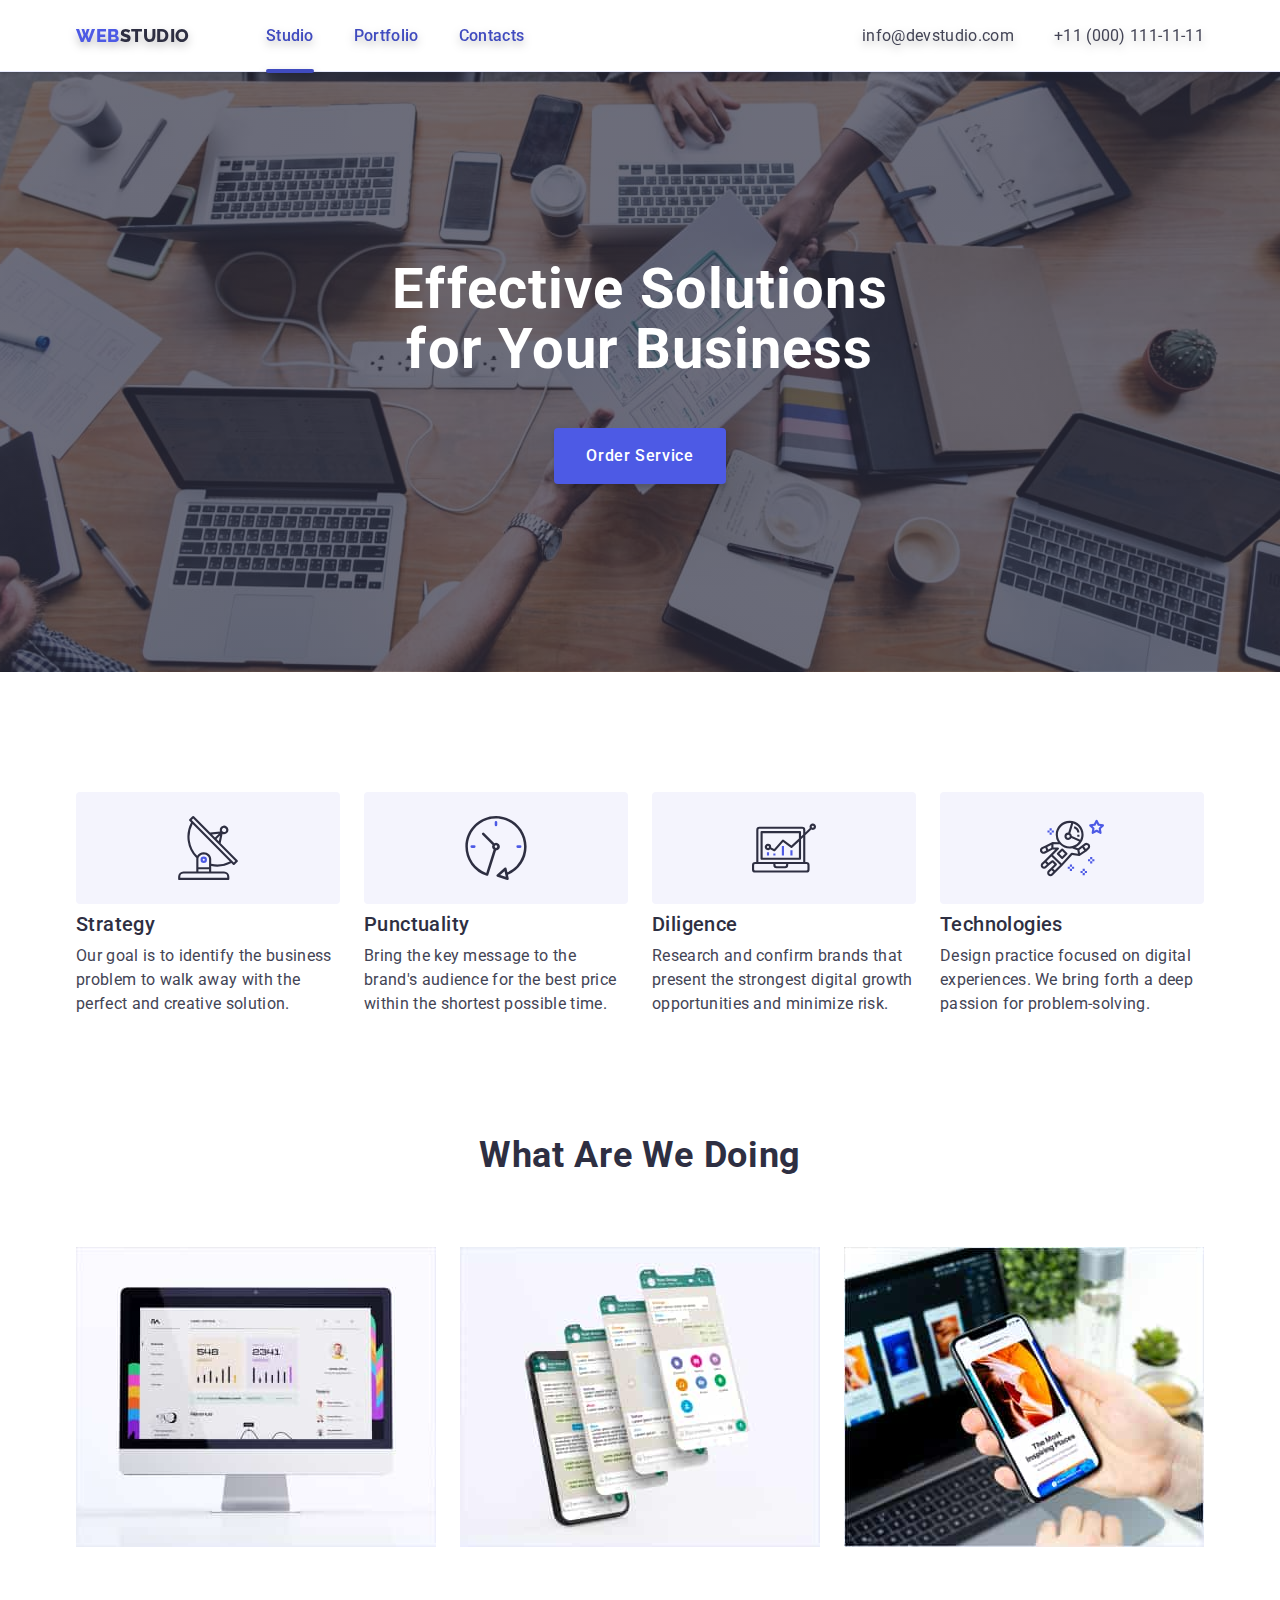
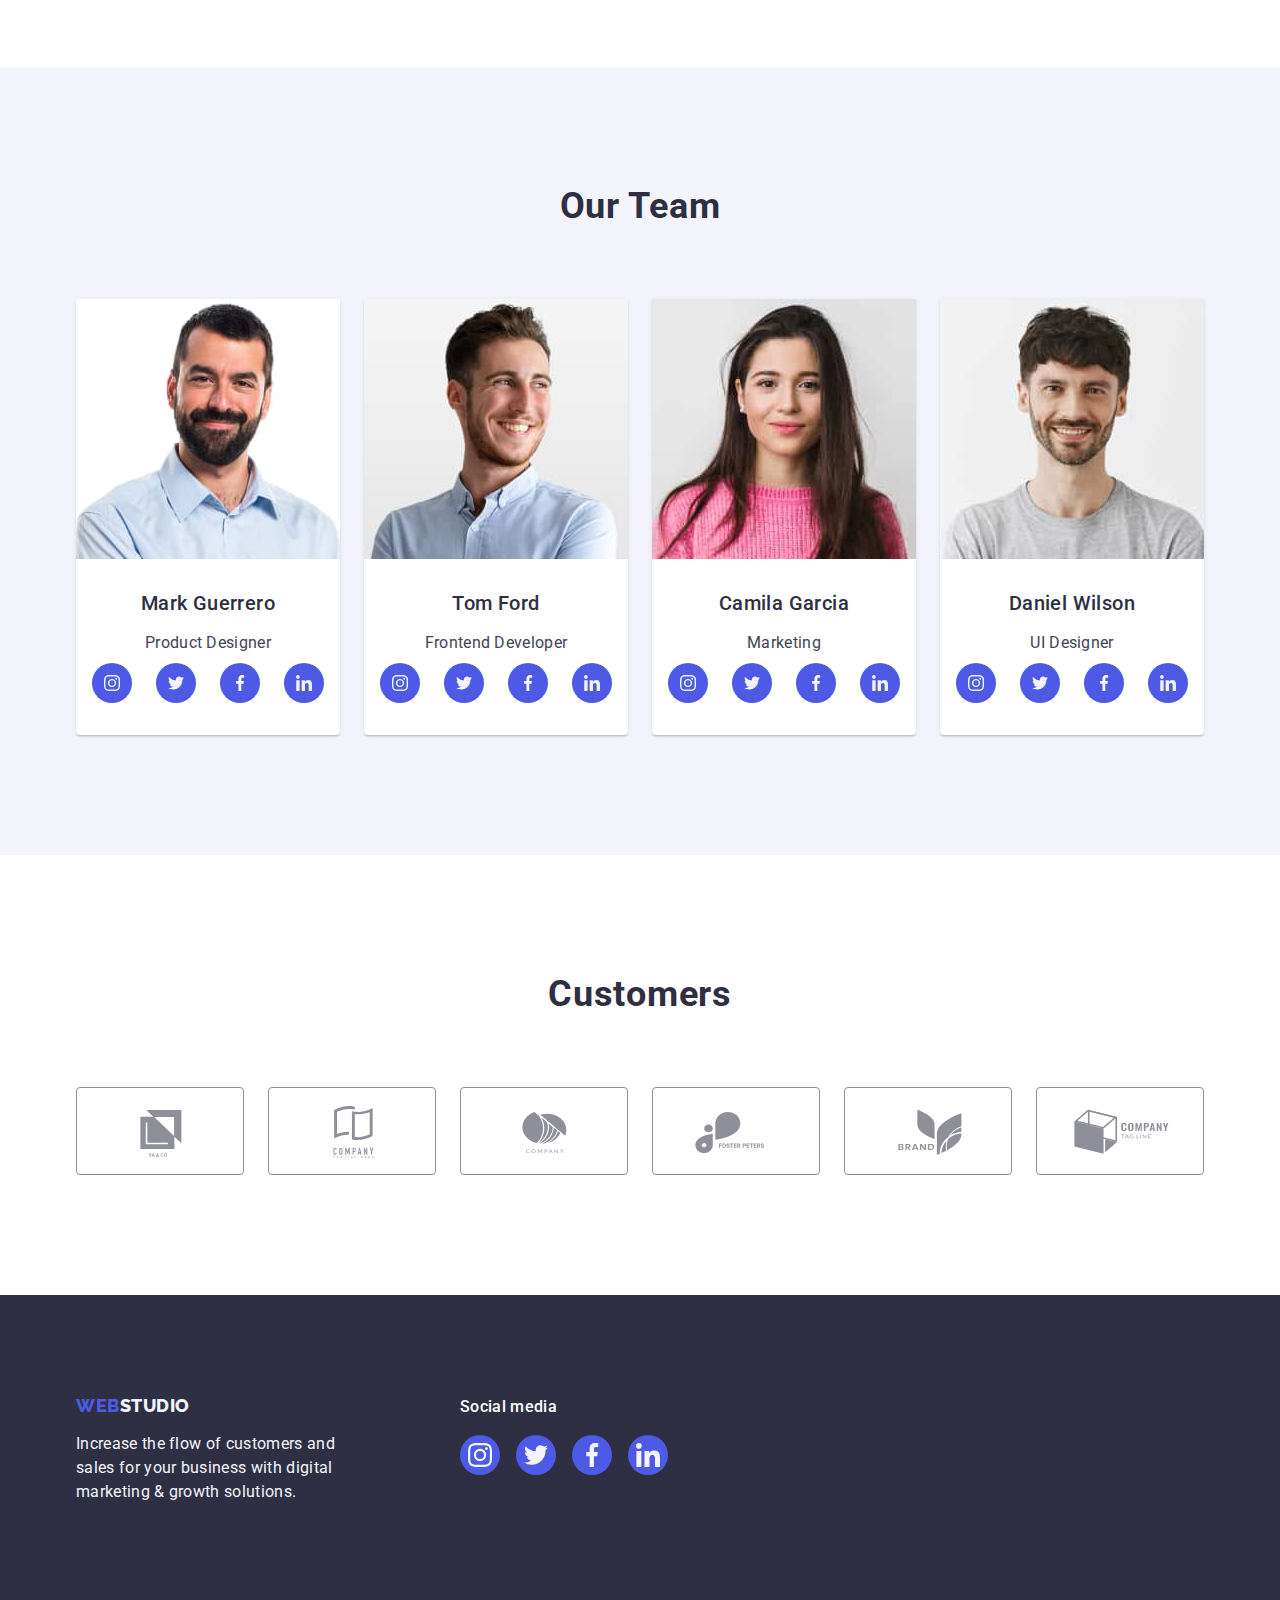
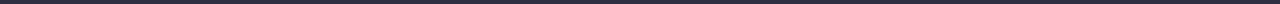
==== index.html @ d0901caa "Initial commit" ====
<!DOCTYPE html>
<html lang="en">
  <head>
    <meta charset="UTF-8" />
    <meta http-equiv="X-UA-Compatible" content="IE=edge" />
    <meta name="viewport" content="width=device-width, initial-scale=1.0" />
    <link
      rel="stylesheet"
      href="https://cdn.jsdelivr.net/npm/modern-normalize@1.1.0/modern-normalize.min.css"
    />
    <link rel="stylesheet" href="./css/styles.css" />
    <link rel="preconnect" href="https://fonts.googleapis.com" />
    <link rel="preconnect" href="https://fonts.gstatic.com" crossorigin />
    <link
      href="https://fonts.googleapis.com/css2?family=Raleway:wght@800&family=Roboto:wght@400;500;700;900&display=swap"
      rel="stylesheet"
    />
    <title>WebStudio</title>
  </head>
  <body>
    <!--Header-->
    <header class="page-head">
      <div class="header-container container">
        <nav class="page-nav">
          <a href="./index.html" class="text-logo-blue link header-link-size"
            >Web<span class="text-logo">Studio</span></a
          >
          <ul class="list menu">
            <li class="menu-item">
              <a
                href="./index.html"
                class="nav-link link header-link-size active"
                >Studio</a
              >
            </li>
            <li class="menu-item">
              <a href="./portfolio.html" class="nav-link link header-link-size"
                >Portfolio</a
              >
            </li>
            <li class="menu-item">
              <a href="" class="nav-link link header-link-size">Contacts</a>
            </li>
          </ul>
        </nav>
        <address class="addreess-font">
          <ul class="list contact-list">
            <li class="contact-item">
              <a
                href="mailto:info@devstudio.com"
                class="nav-mail link header-link-size"
                >info@devstudio.com</a
              >
            </li>
            <li class="contact-item">
              <a href="tel:+110001111111" class="nav-mail link header-link-size"
                >+11 (000) 111-11-11</a
              >
            </li>
          </ul>
        </address>
      </div>
    </header>

    <!--main-->
    <main>
      <!--hero section1-->

      <section class="hero">
        <div class="container">
          <h1 class="hero-tittle">Effective Solutions for Your Business</h1>
          <button type="button" class="button-main" data-modal-open>
            Order Service
          </button>
        </div>
      </section>
      <!--section2-->
      <section class="second-section">
        <div class="container">
          <h2 class="visually-hidden hero-tittle">Our features</h2>
          <ul class="list second-section-cntnr">
            <li class="oppotunities">
              <div class="oppotunities-container">
                <svg class="oppotunities-icon" width="64" height="64">
                  <use href="./images/icons.svg#Antenna"></use>
                </svg>
              </div>
              <h3 class="title-descript title-position">Strategy</h3>
              <p class="discription">
                Our goal is to identify the business problem to walk away with
                the perfect and creative solution.
              </p>
            </li>
            <li class="oppotunities">
              <div class="oppotunities-container">
                <svg class="oppotunities-icon" width="64" height="64">
                  <use href="./images/icons.svg#clock"></use>
                </svg>
              </div>
              <h3 class="title-descript title-position">Punctuality</h3>
              <p class="discription">
                Bring the key message to the brand's audience for the best price
                within the shortest possible time.
              </p>
            </li>
            <li class="oppotunities">
              <div class="oppotunities-container">
                <svg class="oppotunities-icon" width="64" height="64">
                  <use href="./images/icons.svg#Diagram"></use>
                </svg>
              </div>
              <h3 class="title-descript title-position">Diligence</h3>
              <p class="discription">
                Research and confirm brands that present the strongest digital
                growth opportunities and minimize risk.
              </p>
            </li>
            <li class="oppotunities">
              <div class="oppotunities-container">
                <svg class="oppotunities-icon" width="64" height="64">
                  <use href="./images/icons.svg#Astronaut"></use>
                </svg>
              </div>
              <h3 class="title-descript title-position">Technologies</h3>
              <p class="discription">
                Design practice focused on digital experiences. We bring forth a
                deep passion for problem-solving.
              </p>
            </li>
          </ul>
        </div>
      </section>
      <!-- section3 -->
      <section class="third-section">
        <div class="container">
          <h2 class="secondary-tittle secondary-title-position">
            What are we doing
          </h2>
          <ul class="list third-section-cntnr">
            <li class="third-section-list">
              <img
                src="./images/img1.jpg"
                alt="image1"
                width="360"
                height="300"
              />
            </li>
            <li class="third-section-list">
              <img
                src="./images/img2.jpg"
                alt="image2"
                width="360"
                height="300"
              />
            </li>
            <li class="third-section-list">
              <img
                src="./images/img3.jpg"
                alt="image3"
                width="360"
                height="300"
              />
            </li>
          </ul>
        </div>
      </section>

      <!--Our team-->
      <section class="team-sect team-section">
        <div class="container">
          <h2 class="secondary-tittle secondary-title-position">Our Team</h2>
          <ul class="list team-section-cntnr">
            <li class="team team-card-position">
              <img
                src="./images/team/img_team1.jpg"
                alt="Mark Guerrero"
                width="264"
                height="260"
              />
              <div class="card-content-box">
                <h3 class="name-tittle team-title-position">Mark Guerrero</h3>
                <p class="card-description text-team-position">
                  Product Designer
                </p>
                <ul class="socials list">
                  <li class="social-item">
                    <a
                      class="social-link link"
                      href=""
                      target="_blank"
                      rel="noopener noreferrer"
                      aria-label="instagram icon"
                    >
                      <svg class="socials-icon" width="16" height="16">
                        <use href="./images/icons.svg#Instagram"></use>
                      </svg>
                    </a>
                  </li>
                  <li class="social-item">
                    <a
                      class="social-link link"
                      href=""
                      target="_blank"
                      rel="noopener noreferrer"
                      aria-label="twitter icon"
                    >
                      <svg class="socials-icon" width="16" height="16">
                        <use href="./images/icons.svg#twitter"></use>
                      </svg>
                    </a>
                  </li>
                  <li class="social-item">
                    <a
                      class="social-link link"
                      href=""
                      target="_blank"
                      rel="noopener noreferrer"
                      aria-label="facebook icon"
                    >
                      <svg class="socials-icon" width="16" height="16">
                        <use href="./images/icons.svg#facebook"></use>
                      </svg>
                    </a>
                  </li>
                  <li class="social-item">
                    <a
                      class="social-link link"
                      href=""
                      target="_blank"
                      rel="noopener noreferrer"
                      aria-label="linkedin icon"
                    >
                      <svg class="socials-icon" width="16" height="16">
                        <use href="./images/icons.svg#linkedin"></use>
                      </svg>
                    </a>
                  </li>
                </ul>
              </div>
            </li>
            <li class="team team-card-position">
              <img
                src="./images/team/img_team2.jpg"
                alt="Tom Ford"
                width="264"
                height="260"
              />
              <div class="card-content-box">
                <h3 class="name-tittle team-title-position">Tom Ford</h3>
                <p class="card-description text-team-position">
                  Frontend Developer
                </p>
                <ul class="socials list">
                  <li class="social-item">
                    <a
                      class="social-link link"
                      href=""
                      target="_blank"
                      rel="noopener noreferrer"
                      aria-label="instagram icon"
                    >
                      <svg class="socials-icon" width="16" height="16">
                        <use href="./images/icons.svg#Instagram"></use>
                      </svg>
                    </a>
                  </li>
                  <li class="social-item">
                    <a
                      class="social-link link"
                      href=""
                      target="_blank"
                      rel="noopener noreferrer"
                      aria-label="twitter icon"
                    >
                      <svg class="socials-icon" width="16" height="16">
                        <use href="./images/icons.svg#twitter"></use>
                      </svg>
                    </a>
                  </li>
                  <li class="social-item">
                    <a
                      class="social-link link"
                      href=""
                      target="_blank"
                      rel="noopener noreferrer"
                      aria-label="facebook icon"
                    >
                      <svg class="socials-icon" width="16" height="16">
                        <use href="./images/icons.svg#facebook"></use>
                      </svg>
                    </a>
                  </li>
                  <li class="social-item">
                    <a
                      class="social-link link"
                      href=""
                      target="_blank"
                      rel="noopener noreferrer"
                      aria-label="linkedin icon"
                    >
                      <svg class="socials-icon" width="16" height="16">
                        <use href="./images/icons.svg#linkedin"></use>
                      </svg>
                    </a>
                  </li>
                </ul>
              </div>
            </li>
            <li class="team team-card-position">
              <img
                src="./images/team/img_team3.jpg"
                alt="Camila Garcia"
                width="264"
                height="260"
              />
              <div class="card-content-box">
                <h3 class="name-tittle team-title-position">Camila Garcia</h3>
                <p class="card-description text-team-position">Marketing</p>
                <ul class="socials list">
                  <li class="social-item">
                    <a
                      class="social-link link"
                      href=""
                      target="_blank"
                      rel="noopener noreferrer"
                      aria-label="instagram icon"
                    >
                      <svg class="socials-icon" width="16" height="16">
                        <use href="./images/icons.svg#Instagram"></use>
                      </svg>
                    </a>
                  </li>
                  <li class="social-item">
                    <a
                      class="social-link link"
                      href=""
                      target="_blank"
                      rel="noopener noreferrer"
                      aria-label="twitter icon"
                    >
                      <svg class="socials-icon" width="16" height="16">
                        <use href="./images/icons.svg#twitter"></use>
                      </svg>
                    </a>
                  </li>
                  <li class="social-item">
                    <a
                      class="social-link link"
                      href=""
                      target="_blank"
                      rel="noopener noreferrer"
                      aria-label="facebook icon"
                    >
                      <svg class="socials-icon" width="16" height="16">
                        <use href="./images/icons.svg#facebook"></use>
                      </svg>
                    </a>
                  </li>
                  <li class="social-item">
                    <a
                      class="social-link link"
                      href=""
                      target="_blank"
                      rel="noopener noreferrer"
                      aria-label="linkedin icon"
                    >
                      <svg class="socials-icon" width="16" height="16">
                        <use href="./images/icons.svg#linkedin"></use>
                      </svg>
                    </a>
                  </li>
                </ul>
              </div>
            </li>
            <li class="team team-card-position">
              <img
                src="./images/team/img_team4.jpg"
                alt="Daniel Wilson"
                width="264"
                height="260"
              />
              <div class="card-content-box">
                <h3 class="name-tittle team-title-position">Daniel Wilson</h3>
                <p class="card-description text-team-position">UI Designer</p>
                <ul class="socials list">
                  <li class="social-item">
                    <a
                      class="social-link link"
                      href=""
                      target="_blank"
                      rel="noopener noreferrer"
                      aria-label="instagram icon"
                    >
                      <svg class="socials-icon" width="16" height="16">
                        <use href="./images/icons.svg#Instagram"></use>
                      </svg>
                    </a>
                  </li>
                  <li class="social-item">
                    <a
                      class="social-link link"
                      href=""
                      target="_blank"
                      rel="noopener noreferrer"
                      aria-label="twitter icon"
                    >
                      <svg class="socials-icon" width="16" height="16">
                        <use href="./images/icons.svg#twitter"></use>
                      </svg>
                    </a>
                  </li>
                  <li class="social-item">
                    <a
                      class="social-link link"
                      href=""
                      target="_blank"
                      rel="noopener noreferrer"
                      aria-label="facebook icon"
                    >
                      <svg class="socials-icon" width="16" height="16">
                        <use href="./images/icons.svg#facebook"></use>
                      </svg>
                    </a>
                  </li>
                  <li class="social-item">
                    <a
                      class="social-link link"
                      href=""
                      target="_blank"
                      rel="noopener noreferrer"
                      aria-label="linkedin icon"
                    >
                      <svg class="socials-icon" width="16" height="16">
                        <use href="./images/icons.svg#linkedin"></use>
                      </svg>
                    </a>
                  </li>
                </ul>
              </div>
            </li>
          </ul>
        </div>
      </section>
      <!-- company section -->
      <section class="customers-section">
        <div class="container">
          <h2 class="secondary-tittle secondary-title-position">Customers</h2>
          <ul class="list company-list">
            <li class="customers-item">
              <a class="company-icon-contauner" href="">
                <svg class="company-icon" width="104" height="56">
                  <use href="./images/icons.svg#union"></use>
                </svg>
              </a>
            </li>
            <li class="customers-item">
              <a class="company-icon-contauner" href="">
                <svg class="company-icon" width="104" height="56">
                  <use href="./images/icons.svg#comptalg"></use>
                </svg>
              </a>
            </li>
            <li class="customers-item">
              <a class="company-icon-contauner" href="">
                <svg class="company-icon" width="104" height="56">
                  <use href="./images/icons.svg#comp3"></use>
                </svg>
              </a>
            </li>
            <li class="customers-item">
              <a class="company-icon-contauner" href="">
                <svg class="company-icon" width="104" height="56">
                  <use href="./images/icons.svg#compfors"></use>
                </svg>
              </a>
            </li>
            <li class="customers-item">
              <a class="company-icon-contauner" href="">
                <svg class="company-icon" width="104" height="56">
                  <use href="./images/icons.svg#compbrand"></use>
                </svg>
              </a>
            </li>
            <li class="customers-item">
              <a class="company-icon-contauner" href="">
                <svg class="company-icon" width="104" height="56">
                  <use href="./images/icons.svg#comptalg2"></use>
                </svg>
              </a>
            </li>
          </ul>
        </div>
      </section>
    </main>

    <!--Footer-->
    <footer class="second-bg footer">
      <div class="container footer-cntnr">
        <div class="footer-box">
          <a
            href="./index.html"
            class="text-logo-blue link footer-logo-position"
            >Web<span class="logo-footer">Studio</span></a
          >
          <p class="footer-text">
            Increase the flow of customers and sales for your business with
            digital marketing & growth solutions.
          </p>
        </div>
        <div class="footer-social">
          <p class="social-title">Social media</p>
          <ul class="socials-f list">
            <li class="social-item">
              <a
                class="footer-link link"
                href=""
                target="_blank"
                rel="noopener noreferrer"
                aria-label="instagram icon"
              >
                <svg class="socials-icon" width="24" height="24">
                  <use href="./images/icons.svg#Instagram"></use>
                </svg>
              </a>
            </li>
            <li class="social-item">
              <a
                class="footer-link link"
                href=""
                target="_blank"
                rel="noopener noreferrer"
                aria-label="twitter icon"
              >
                <svg class="socials-icon" width="24" height="24">
                  <use href="./images/icons.svg#twitter"></use>
                </svg>
              </a>
            </li>
            <li class="social-item">
              <a
                class="footer-link link"
                href=""
                target="_blank"
                rel="noopener noreferrer"
                aria-label="facebook icon"
              >
                <svg class="socials-icon" width="24" height="24">
                  <use href="./images/icons.svg#facebook"></use>
                </svg>
              </a>
            </li>
            <li class="social-item">
              <a
                class="footer-link link"
                href=""
                target="_blank"
                rel="noopener noreferrer"
                aria-label="linkedin icon"
              >
                <svg class="socials-icon" width="24" height="24">
                  <use href="./images/icons.svg#linkedin"></use>
                </svg>
              </a>
            </li>
          </ul>
        </div>
      </div>
    </footer>
    <!-- modal window -->
    <div class="backdrop is-hidden" data-modal>
      <div class="modal">
        <button class="modal-close-btn" type="button" data-modal-close>
          <svg class="modal-close-icon" width="8" height="8">
            <use href="./images/icons.svg#iconclose"></use>
          </svg>
        </button>
      </div>
    </div>
    <script src="./js/modal.js"></script>
  </body>
</html>
---- css/styles.css ----
:root {
  --color-iris: #4d5ae5;
  --color-ocean: #404bbf;
  --color-navy-blue: #2e2f42;
  --color-green: #31d0aa;
  --color-slate: #434455;
  --color-light-slate: #8e8f99;
  --color-cornflower: #e7e9fc;
  --color-cloud: #f4f4fd;
  --color-navy-blue-modal: #2e2f42;
  --color-grey: #2e2f42;
  --color-white: #ffffff;
  --color-dairy: #fcfcfc;
  --color-bg-gradient: rgba(46, 47, 66, 0.7);
  --animation-cubic: 250ms cubic-bezier(0.4, 0, 0.2, 1);
}
/* BASE STYLES */
h1,
h2,
h3,
h4,
p {
  margin-top: 0;
  margin-bottom: 0;
}
img {
  display: block;
  max-width: 100%;
  height: auto;
}
button {
  cursor: pointer;
}
ul {
  margin-top: 0;
  margin-bottom: 0;
  padding-left: 0;
}
body {
  font-family: "Roboto", sans-serif;
  font-size: 16px;
  line-height: 1.5;
  letter-spacing: 0.02em;
  color: var(--color-slate);
  background-color: var(--color-white);
  padding-top: 72px;
}
.list {
  list-style: none;
  margin: 0;
  padding: 0;
}
.container {
  max-width: 1158px;
  padding: 0 15px;
  margin: 0 auto;
}
/* ===================
HEADER
======================= */
.page-head {
  border-bottom: 1px solid var(--color-cornflower);
  box-shadow: 0px 2px 1px rgba(46, 47, 66, 0.08),
    0px 1px 1px rgba(46, 47, 66, 0.16), 0px 1px 6px rgba(46, 47, 66, 0.08);
  width: 100%;
  background-color: var(--color-white);
  position: fixed;
  z-index: 1;
  height: 72px;
  top: 0;
}
.header-container {
  display: flex;
  align-items: center;
}
.page-nav {
  display: flex;
  align-items: center;
  margin-right: auto;
}
.header-link-size {
  padding-top: 24px;
  padding-bottom: 24px;
  filter: drop-shadow(0px 4px 4px rgba(0, 0, 0, 0.25));
}
.menu {
  display: flex;
  flex-direction: row;
}
.menu-item:not(:last-child) {
  margin-right: 40px;
}
.contact-list {
  display: flex;
}
.contact-item:not(:last-child) {
  margin-right: 40px;
}

.addreess-font {
  font-style: normal;
}
.link {
  text-decoration: none;
}
.text-logo-blue {
  font-family: "Raleway", sans-serif;
  font-weight: 800;
  font-size: 18px;
  line-height: 1.17;
  letter-spacing: 0.03em;
  text-transform: uppercase;
  color: var(--color-iris);
  text-decoration: none;
  margin-right: 76px;
}
.text-logo {
  color: var(--color-navy-blue);
}
.nav-link:hover,
:focus {
  color: var(--color-ocean);
}
.nav-link {
  position: relative;
  display: block;
  font-weight: 500;
  font-size: 16px;
  line-height: 1.5;
  letter-spacing: 0.02em;
  color: var(--color-ocean);
  text-decoration: none;
  transition-property: color;
  transition: color var(--animation-cubic);
}
.nav-link::after {
  position: absolute;
  content: "";
  display: block;
  width: 100%;
  height: 4px;
  border-radius: 2px;
  bottom: -1px;
}
.nav-link.active::after {
  background-color: var(--color-ocean);
}
.nav-mail {
  display: block;
  font-weight: 400;
  font-size: 16px;
  line-height: 1.5;
  letter-spacing: 0.02em;
  text-decoration: none;
  color: var(--color-slate);
  font-style: normal;
  transition-property: color;
  transition: color var(--animation-cubic);
}

.nav-mail:hover,
:focus {
  color: var(--color-ocean);
}
/* ===================
Section Hero
======================= */
.hero {
  max-width: 1440px;
  margin-left: auto;
  margin-right: auto;
  padding-top: 188px;
  padding-bottom: 188px;
  background-image: linear-gradient(
      rgba(46, 47, 66, 0.7),
      rgba(46, 47, 66, 0.7)
    ),
    url(../images/hero/people-office.jpg);
  background-repeat: no-repeat;
  background-size: cover;
  background-position: center;
}

.button-main {
  display: block;
  padding: 16px 32px;
  margin-left: auto;
  margin-right: auto;
  min-width: 169px;
  height: 56px;
  color: var(--color-white);
  background: var(--color-iris);
  font-family: inherit;
  font-weight: 500;
  font-size: 16px;
  line-height: 1.5;
  letter-spacing: 0.04em;
  cursor: pointer;
  border: none;
  box-shadow: 0px 4px 4px rgba(0, 0, 0, 0.15);
  border-radius: 4px;
  transition-property: background-color;
  transition: background-color var(--animation-cubic);
}
.button-main:hover,
.button-main:focus {
  background-color: var(--color-ocean);
}
.second-bg {
  background-color: var(--color-navy-blue);
}
.hero-tittle {
  margin-right: auto;
  margin-left: auto;
  margin-bottom: 48px;
  max-width: 496px;
  font-weight: 700;
  font-size: 56px;
  line-height: 1.07;
  letter-spacing: 0.02em;
  text-align: center;
  color: var(--color-white);
}

/* ===================
Section 2
======================= */
.visually-hidden {
  position: absolute;
  width: 1px;
  height: 1px;
  margin: -1px;
  border: 0;
  padding: 0;

  white-space: nowrap;
  clip-path: inset(100%);
  clip: rect(0 0 0 0);
  overflow: hidden;
}

.second-section {
  padding-top: 120px;
  padding-bottom: 120px;
}
.second-section-cntnr {
  display: flex;
}
.oppotunities {
  width: 264px;
}
.oppotunities:not(:last-child) {
  margin-right: 24px;
}
.title-position {
  margin-bottom: 8px;
}

.title-descript {
  font-weight: 500;
  font-size: 20px;
  line-height: 1.2;
  letter-spacing: 0.02em;
  color: var(--color-navy-blue);
}
.discription {
  font-size: 16px;
  line-height: 1.5;
  letter-spacing: 0.02em;
  color: var(--color-slate);
}
/* section 2 icons */

.oppotunities-container {
  height: 112px;
  display: flex;
  justify-content: center;
  align-items: center;
  background-color: var(--color-cloud);
  border-radius: 4px;
  margin-bottom: 8px;
}

/* ===================
Section3
======================= */
.secondary-tittle {
  font-weight: 700;
  font-size: 36px;
  line-height: 1.1;
  text-align: center;
  letter-spacing: 0.02em;
  text-transform: capitalize;
  color: var(--color-navy-blue);
}
.third-section {
  padding-bottom: 120px;
}
.secondary-title-position {
  margin-bottom: 72px;
}
.third-section-cntnr {
  display: flex;
}
.third-section-list:not(:last-child) {
  margin-right: 24px;
}

/* ===================
OUR Team section
======================= */

.team-section {
  padding-top: 120px;
  padding-bottom: 120px;
}
.team-section-cntnr {
  display: flex;
}
.team-card-position {
  border-radius: 0px 0px 4px 4px;
  box-shadow: 0px 1px 6px rgba(46, 47, 66, 0.08),
    0px 1px 1px rgba(46, 47, 66, 0.16), 0px 2px 1px rgba(46, 47, 66, 0.08);
}
.team-card-position:not(:last-child) {
  margin-right: 24px;
}
.card-content-box {
  padding: 32px 0;
  display: flex;
  flex-direction: column;
  justify-content: center;
  align-items: center;
  gap: 8px;
}
.team-title-position {
  text-align: center;
  margin-bottom: 8px;
}
.text-team-position {
  text-align: center;
}

.team-sect {
  background-color: var(--color-cloud);
}
.team-backgr {
  background-color: var(--color-white);
}
.name-tittle {
  font-weight: 500;
  font-size: 20px;
  line-height: 1.2;
  letter-spacing: 0.02em;
  color: var(--color-navy-blue);
}
.card-description {
  font-size: 16px;
  line-height: 1.5;
  letter-spacing: 0.02em;
  color: var(--color-slate);
}
.team {
  background-color: var(--color-white);
}
/* social icons */
.social-link {
  width: 40px;
  height: 40px;
  background-color: var(--color-iris);
  display: flex;
  justify-content: center;
  align-items: center;
  border-radius: 50%;
  transition-property: background-color;
  transition: background-color var(--animation-cubic);
}
.social-link:hover {
  background-color: var(--color-ocean);
}
.social-link:focus {
  background-color: var(--color-ocean);
}
.socials {
  display: flex;
  justify-content: center;
  align-items: center;
  gap: 24px;
}

.socials-icon {
  fill: var(--color-cloud);
}
/* ======================
Section customers
========================= */
.customers-section {
  padding-top: 120px;
  padding-bottom: 120px;
}
.social-title {
  font-weight: 500;
  font-size: 16px;
  line-height: 1.5;
  letter-spacing: 0.02em;
  color: var(--color-white);
}
.company-list {
  display: flex;
  gap: 24px;
}
.company-icon-contauner {
  height: 88px;
  width: 168px;
  border: 1px solid var(--color-light-slate);
  border-radius: 4px;
  display: flex;
  justify-content: center;
  align-items: center;
  color: var(--color-light-slate);
  transition-property: border-color, color;
  transition: border-color var(--animation-cubic), color var(--animation-cubic);
}
.company-icon {
  fill: currentColor;
  transition-property: fill;
  transition: fill var(--animation-cubic);
}
.company-icon-contauner:hover .company-icon {
  fill: var(--color-ocean);
}
.company-icon-contauner:hover {
  border-color: var(--color-ocean);
  color: var(--color-ocean);
}
.company-icon-contauner:focus {
  border-color: var(--color-ocean);
  color: var(--color-ocean);
}
/* ===================
FOOTER
======================= */
.logo-footer {
  font-family: "Raleway", sans-serif;
  font-style: normal;
  font-weight: 800;
  font-size: 18px;
  line-height: 1.17;
  letter-spacing: 0.03em;
  text-transform: uppercase;
  color: var(--color-cloud);
  text-decoration: none;
}
.footer-text {
  width: 264px;
  font-size: 16px;
  line-height: 1.5;
  letter-spacing: 0.02em;
  color: var(--color-cloud);
}
.footer {
  padding: 100px 0;
}
.footer-cntnr {
  display: flex;
  align-items: baseline;
}
.footer-logo-position {
  display: inline-block;
  margin-bottom: 16px;
}
.footer-box {
  margin-right: 120px;
}
.footer-social {
  display: block;
}
.social-title {
  margin-bottom: 16px;
}
/* footer social icons */
.footer-link {
  width: 40px;
  height: 40px;
  background-color: var(--color-iris);
  display: flex;
  justify-content: center;
  align-items: center;
  border-radius: 50%;
  transition-property: background-color;
  transition: background-color var(--animation-cubic);
}
.footer-link:hover {
  background-color: var(--color-green);
}
.footer-link:focus {
  background-color: var(--color-green);
}
.socials-f {
  display: flex;
  justify-content: center;
  align-items: center;
  gap: 16px;
}
/* ======================
PORTFOLIO
========================= */

.portfolio-section {
  padding-top: 96px;
  padding-bottom: 120px;
}
.filter-list {
  display: flex;
  justify-content: center;
  margin-bottom: 72px;
}
.filter-item:not(:last-child) {
  margin-right: 24px;
}
/* cards */

.portfolio-card {
  display: flex;
  flex-wrap: wrap;
  gap: 48px 24px;
}
.advantages-list:hover,
.advantages-list:focus {
  box-shadow: 0px 1px 6px rgba(46, 47, 66, 0.08),
    0px 1px 1px rgba(46, 47, 66, 0.16), 0px 2px 1px rgba(46, 47, 66, 0.08);
}
.portfolio-card-content {
  display: flex;
  flex-direction: column;
  padding: 32px 16px;
  border: 1px solid var(--color-cornflower);
  border-top: none;
}
.card-title-pstn {
  margin-bottom: 8px;
}

/* cards */

.portfolio-btn {
  display: block;
  padding: 12px 24px;

  color: var(--color-iris);
  background: var(--color-cloud);
  font-family: inherit;
  font-weight: 500;
  font-size: 16px;
  line-height: 1.5;
  letter-spacing: 0.04em;
  cursor: pointer;
  border: 1px solid var(--color-cornflower);
  border-radius: 4px;
  transition-property: background-color, box-shadow, color, border-color;
  transition: background-color var(--animation-cubic),
    box-shadow var(--animation-cubic), color var(--animation-cubic),
    border-color var(--animation-cubic);
}
.portfolio-btn:hover,
.portfolio-btn:focus {
  box-shadow: 0px 3px 1px rgba(0, 0, 0, 0.1), 0px 2px 1px rgba(0, 0, 0, 0.08),
    0px 2px 2px rgba(0, 0, 0, 0.12);
  border-color: transparent;
  background-color: var(--color-ocean);
  color: var(--color-white);
}
.card-content {
  font-weight: 500;
  font-size: 20px;
  line-height: 1.2;
  letter-spacing: 0.02em;
  color: var(--color-navy-blue);
  text-transform: capitalize;
}
.apps {
  font-size: 16px;
  line-height: 1.5;
  letter-spacing: 0.02em;
  color: var(--color-slate);
}
.card-link {
  text-decoration: none;
  display: block;
  transition-property: box-shadow;
  transition: box-shadow var(--animation-cubic);
}
.card-link:hover,
.card-link:focus {
  box-shadow: 0px 1px 6px rgba(46, 47, 66, 0.08),
    0px 1px 1px rgba(46, 47, 66, 0.16), 0px 2px 1px rgba(46, 47, 66, 0.08);
}
.card-link:hover .overlay {
  transform: translateY(0%);
}
.card-link:focus .overlay {
  transform: translateY(0%);
}

/* overlay text */
.thumb {
  position: relative;
  overflow: hidden;
}
.overlay {
  display: block;
  position: absolute;
  top: 0;
  left: 0;
  width: 100%;
  height: 100%;
  padding: 40px 32px;
  transform: translateY(100%);
  background-color: var(--color-iris);
  transition: transform var(--animation-cubic);
}

.overlay-text {
  font-size: 16px;
  line-height: 1.5;
  letter-spacing: 0.02em;
  color: var(--color-cloud);
}
/* ===========
modal window
=========== */
.backdrop {
  position: fixed;
  top: 0;
  left: 0;
  width: 100%;
  height: 100%;
  background: rgba(46, 47, 66, 0.4);
  transition-property: opacity, visibility;
  transition: opacity var(--animation-cubic), visibility var(--animation-cubic);
}
.modal {
  position: absolute;
  top: 50%;
  left: 50%;
  width: 408px;
  min-height: 576px;
  border-radius: 4px;
  background-color: var(--color-dairy);
  box-shadow: 0px 1px 1px rgba(0, 0, 0, 0.14), 0px 1px 3px rgba(0, 0, 0, 0.12),
    0px 2px 1px rgba(0, 0, 0, 0.2);
  transform: translateX(-50%) translateY(-50%);
  transition-property: transform;
  transition: transform var(--animation-cubic);
}
.modal-close-btn {
  display: flex;
  justify-content: center;
  align-items: center;
  position: absolute;
  border-radius: 50%;
  background-color: var(--color-cornflower);
  padding: 0;

  width: 24px;
  height: 24px;
  top: 24px;
  right: 24px;
  border: 1px solid rgba(0, 0, 0, 0.1);
  transition-property: background-color, border;
  transition: background-color var(--animation-cubic),
    border var(--animation-cubic);
}
.is-hidden {
  opacity: 0;
  pointer-events: none;
  visibility: hidden;
}
.modal-close-btn:hover,
.modal-close-btn:focus {
  background-color: var(--color-ocean);
  fill: var(--color-white);
  border: none;
}
.modal-close-icon {
  transition-property: fill;
  transition: fill var(--animation-cubic);
}
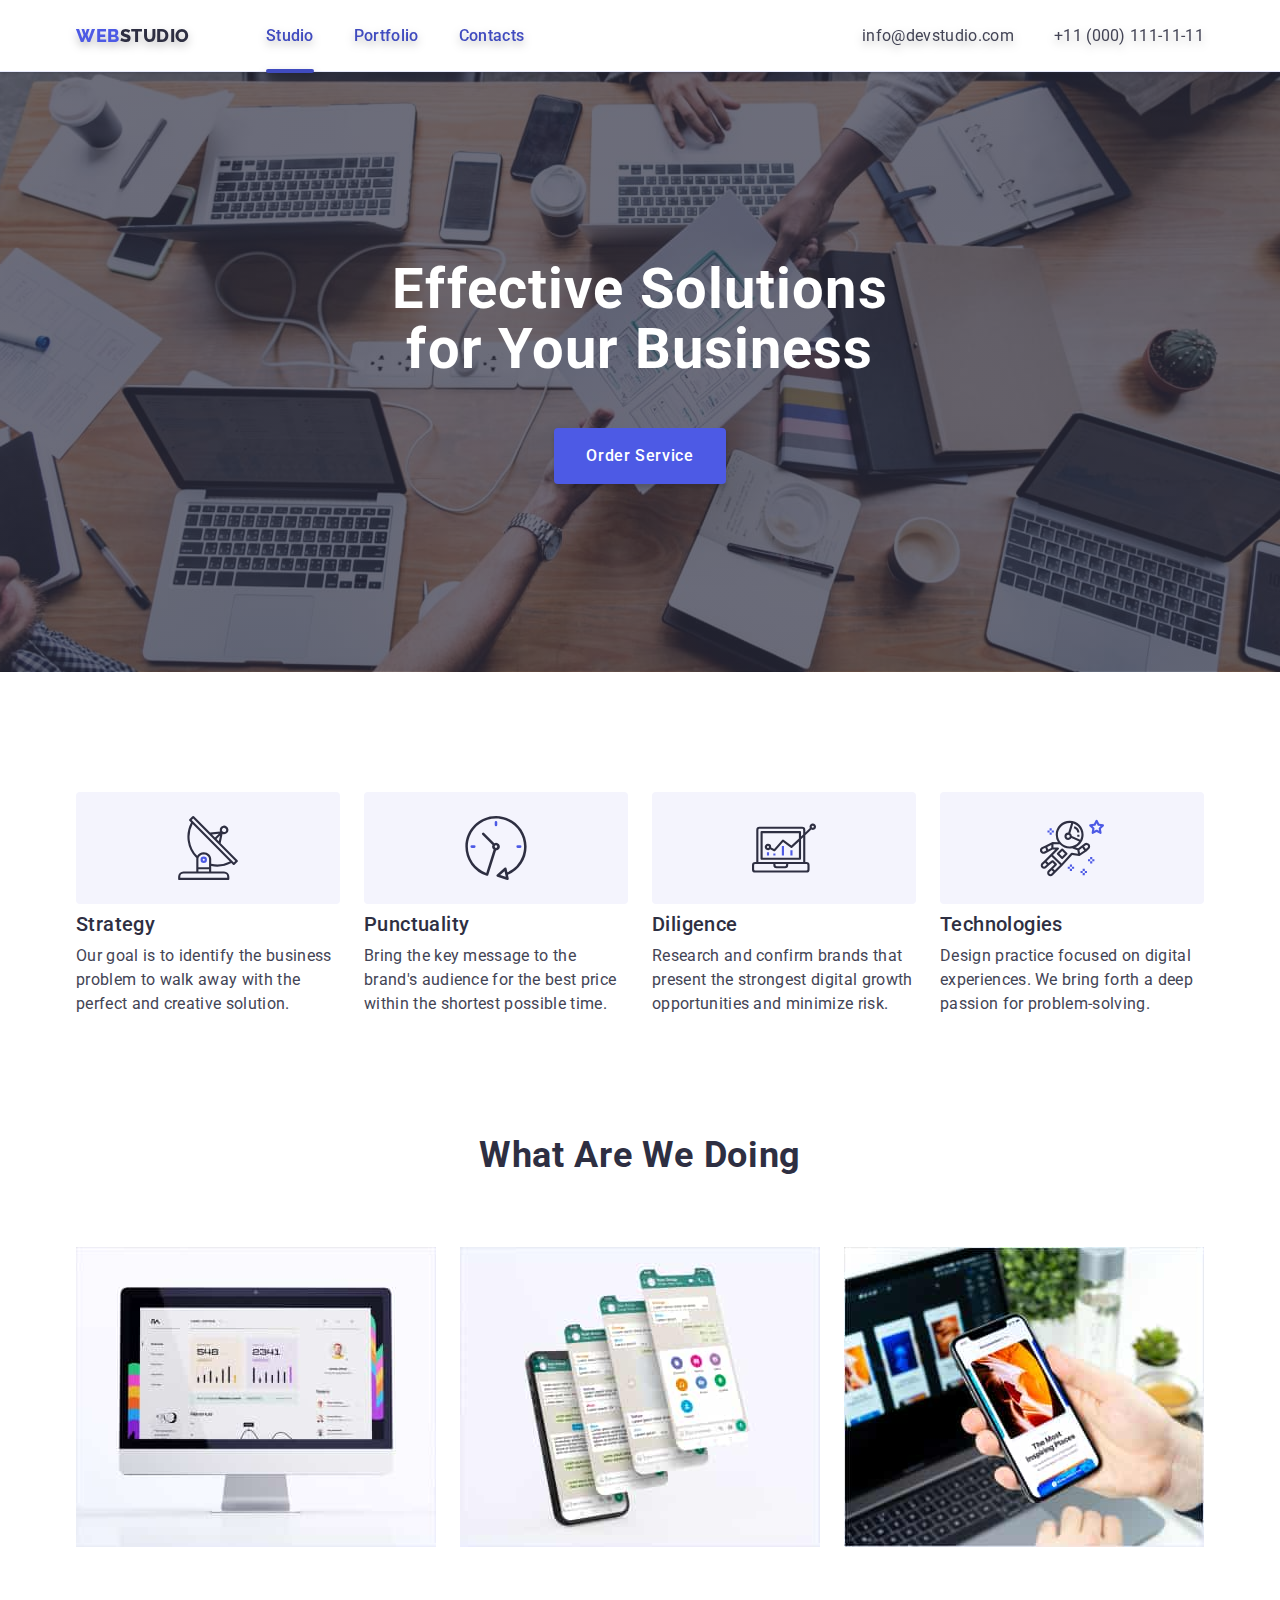
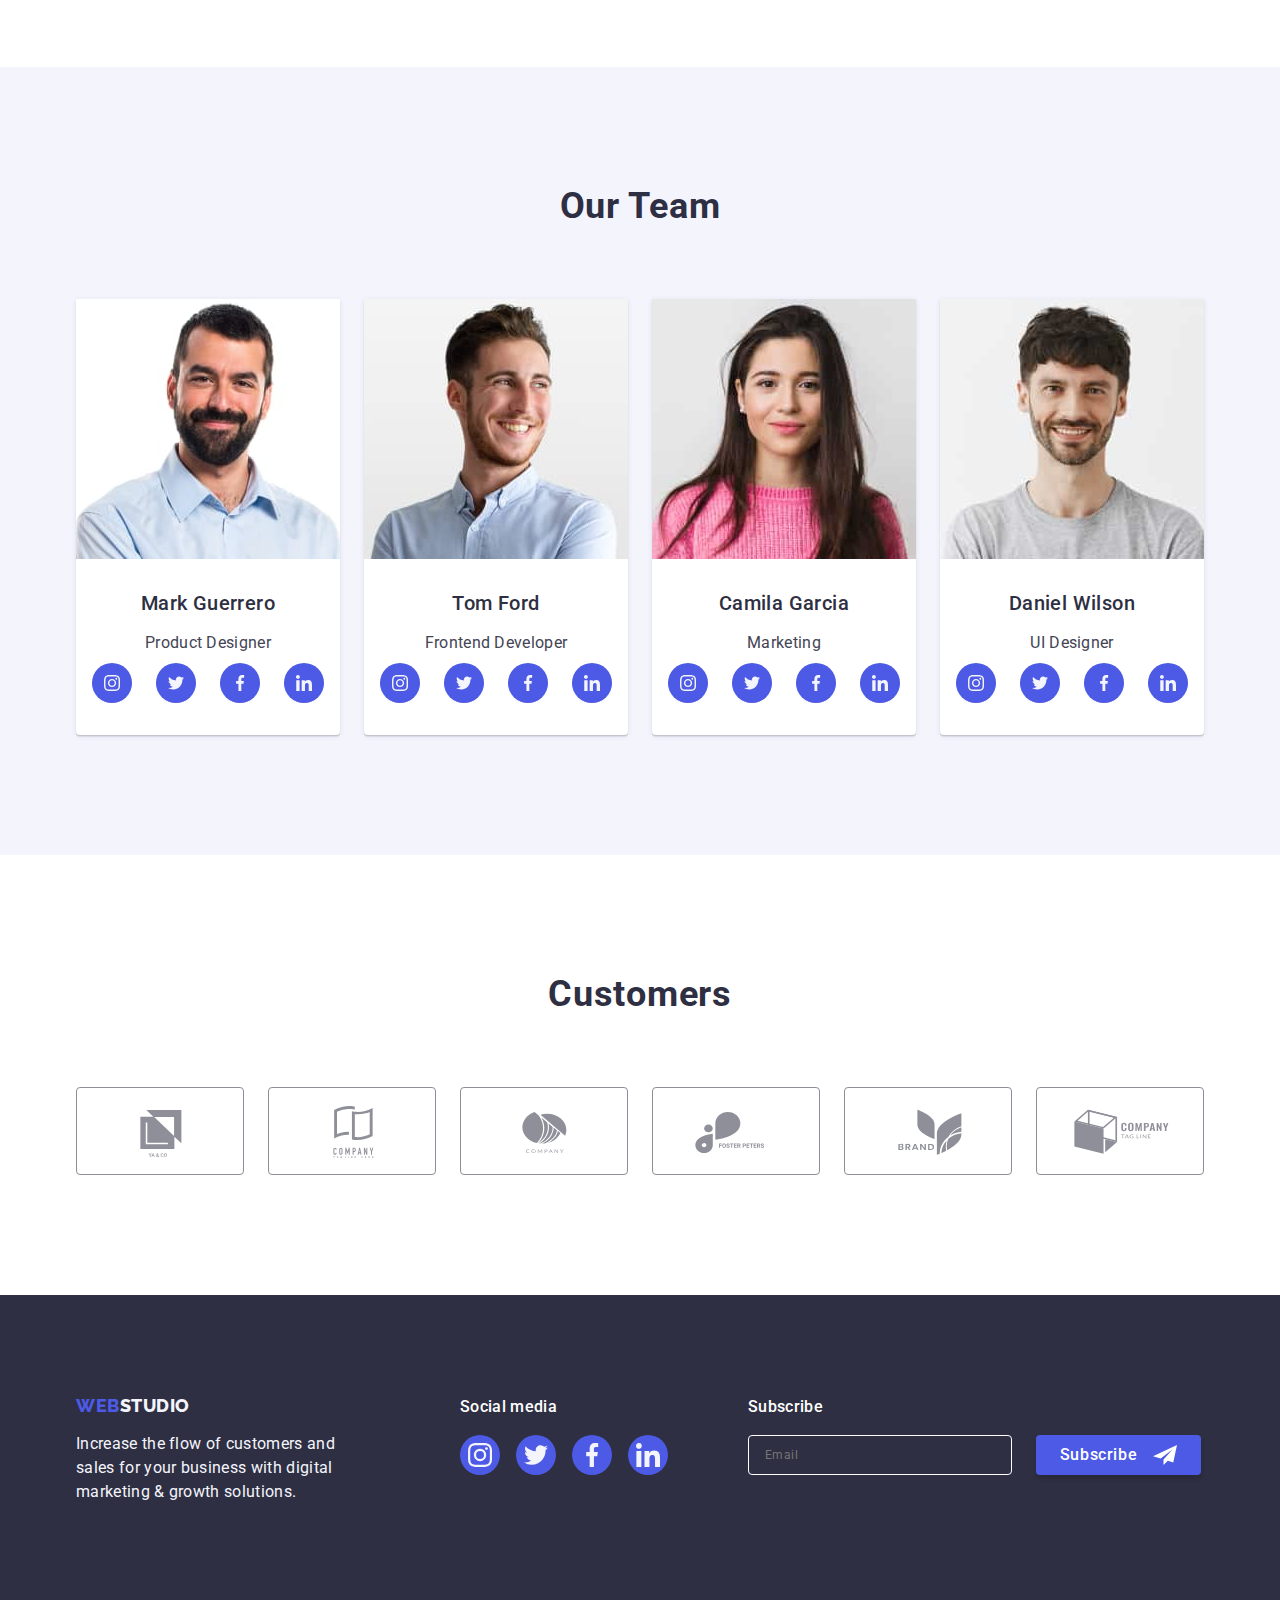
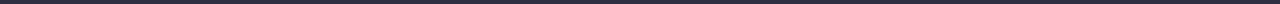
==== commit bc667141: "ready footer without placeholder animation" ====
--- a/index.html
+++ b/index.html
@@ -564,6 +564,24 @@
             </li>
           </ul>
         </div>
+        <div class="footer-form">
+          <p class="footer-input-title">Subscribe</p>
+          <form class="form-foot-input" name="footer_form">
+            <label class="footer-input" for="footer_input"></label>
+            <input
+              class="footer-field"
+              type="text"
+              name="footer_input"
+              placeholder="Email"
+            />
+            <button class="button-footer-input" type="submit">
+              <span>Subscribe</span>
+              <svg class="footer-btn-icon" width="24" height="24">
+                <use href="./images/icons.svg#fottersvg"></use>
+              </svg>
+            </button>
+          </form>
+        </div>
       </div>
     </footer>
     <!-- modal window -->
@@ -574,6 +592,66 @@
             <use href="./images/icons.svg#iconclose"></use>
           </svg>
         </button>
+
+        <p class="modal-title">Leave your contacts and we will call you back</p>
+        <form class="modal-form form" name="modal_form">
+          <label class="form-label" for="modal_name">Name</label>
+          <div class="form-wrapper">
+            <input
+              class="form-field"
+              type="text"
+              name="modal_name"
+              id="modal_name"
+            />
+            <svg class="form-icon" width="18" height="18">
+              <use href="./images/icons.svg#person"></use>
+            </svg>
+          </div>
+          <label class="form-label" for="modal_phone">Phone</label>
+          <div class="form-wrapper">
+            <input
+              class="form-field"
+              type="text"
+              name="modal_phone"
+              id="modal_phone"
+            />
+            <svg class="form-icon" width="18" height="24">
+              <use href="./images/icons.svg#phone"></use>
+            </svg>
+          </div>
+          <label class="form-label" for="modal_mail">Email</label>
+          <div class="form-wrapper">
+            <input
+              class="form-field"
+              type="text"
+              name="modal_mail"
+              id="modal_mail"
+            />
+            <svg class="form-icon" width="18" height="24">
+              <use href="./images/icons.svg#email"></use>
+            </svg>
+          </div>
+          <label class="form-label" for="modal_comment">Comment</label>
+          <textarea
+            class="form-comment"
+            name="modal_comment"
+            id="modal_comment"
+            rows="6"
+            placeholder="Text input"
+          ></textarea>
+          <label class="form-agreement" for="modal_agreement">
+            <input
+              class="form-check-input"
+              type="checkbox"
+              name="modal_agreement"
+            />
+            <span class="form-agreement-text"
+              >I accept the terms and conditions of the
+              <a class="modal-link" href="">Privacy Policy</a></span
+            >
+          </label>
+          <button class="button-main" type="submit">Send</button>
+        </form>
       </div>
     </div>
     <script src="./js/modal.js"></script>
--- a/css/styles.css
+++ b/css/styles.css
@@ -474,6 +474,7 @@
 }
 .footer-social {
   display: block;
+  margin-right: 80px;
 }
 .social-title {
   margin-bottom: 16px;
@@ -501,6 +502,65 @@
   justify-content: center;
   align-items: center;
   gap: 16px;
+}
+/* FOOTER INPUT */
+.footer-form {
+}
+.form-foot-input {
+  display: flex;
+}
+.footer-input-title {
+  font-weight: 500;
+  font-size: 16px;
+  line-height: 1.5;
+  letter-spacing: 0.02em;
+  color: var(--color-white);
+  margin-bottom: 16px;
+}
+.footer-field {
+  background-color: var(--color-navy-blue);
+  height: 40px;
+  width: 264px;
+  border-radius: 4px;
+  border: 1px solid var(--color-white);
+  margin-right: 24px;
+  color: var(--color-white);
+  font-size: 12px;
+  line-height: 2;
+  letter-spacing: 0.04em;
+  padding-left: 16px;
+}
+.button-footer-input {
+  display: flex;
+  align-items: center;
+  justify-content: center;
+  margin-left: auto;
+  margin-right: auto;
+  width: 165px;
+  height: 40px;
+  color: var(--color-white);
+  background: var(--color-iris);
+  font-family: inherit;
+  font-weight: 500;
+  font-size: 16px;
+  line-height: 1.5;
+  letter-spacing: 0.04em;
+  cursor: pointer;
+  border: none;
+  box-shadow: 0px 4px 4px rgba(0, 0, 0, 0.15);
+  border-radius: 4px;
+  transition-property: background-color;
+  transition: background-color var(--animation-cubic);
+  gap: 16px;
+}
+.button-footer-input:hover,
+.button-footer-input:focus {
+  background-color: var(--color-ocean);
+}
+.footer-btn-icon {
+  fill: var(--color-white);
+}
+.text-btn-footer {
 }
 /* ======================
 PORTFOLIO
@@ -641,6 +701,10 @@
 }
 .modal {
   position: absolute;
+  padding-top: 72px;
+  padding-left: 24px;
+  padding-right: 24px;
+  padding-bottom: 24px;
   top: 50%;
   left: 50%;
   width: 408px;
@@ -686,3 +750,80 @@
   transition-property: fill;
   transition: fill var(--animation-cubic);
 }
+/* form */
+.modal-title {
+  display: block;
+  margin-bottom: 16px;
+  font-weight: 500;
+  font-size: 16px;
+  line-height: 1.5;
+
+  text-align: center;
+  letter-spacing: 0.02em;
+  color: var(--color-navy-blue);
+}
+.form-label {
+  font-size: 12px;
+  line-height: 1.17;
+  letter-spacing: 0.04em;
+  color: var(--color-light-slate);
+}
+.form-wrapper {
+  position: relative;
+  margin-bottom: 8px;
+}
+.form-field {
+  width: 100%;
+  height: 40px;
+  padding-left: 38px;
+  border-radius: 4px;
+  border: 1px solid rgba(46, 47, 66, 0.4);
+}
+.form-field:focus {
+  outline: 1px solid var(--color-iris);
+  transition: var(--animation-cubic);
+}
+.form-icon {
+  position: absolute;
+  top: 50%;
+  left: 16px;
+  transform: translateY(-50%);
+  fill: var(--color-navy-blue);
+  pointer-events: none;
+}
+.form-field:focus + .form-icon {
+  fill: var(--color-iris);
+  transition: var(--animation-cubic);
+}
+.form-comment {
+  display: block;
+  width: 100%;
+  height: 120px;
+  resize: none;
+  padding: 8px 16px 8px 16px;
+  margin-bottom: 16px;
+  border-radius: 4px;
+  border: 1px solid rgba(46, 47, 66, 0.4);
+  font-size: 12px;
+  line-height: 1.17;
+  letter-spacing: 0.04em;
+  color: var(--color-navy-blue-modal);
+}
+.form-comment:focus {
+  outline: 1px solid var(--color-iris);
+  transition: var(--animation-cubic);
+}
+.form-agreement {
+  display: flex;
+  gap: 8px;
+  margin-bottom: 24px;
+}
+.form-agreement-text {
+  font-size: 12px;
+  line-height: 1.17;
+  letter-spacing: 0.04em;
+  color: var(--color-light-slate);
+}
+.modal-link {
+  color: var(--color-iris);
+}
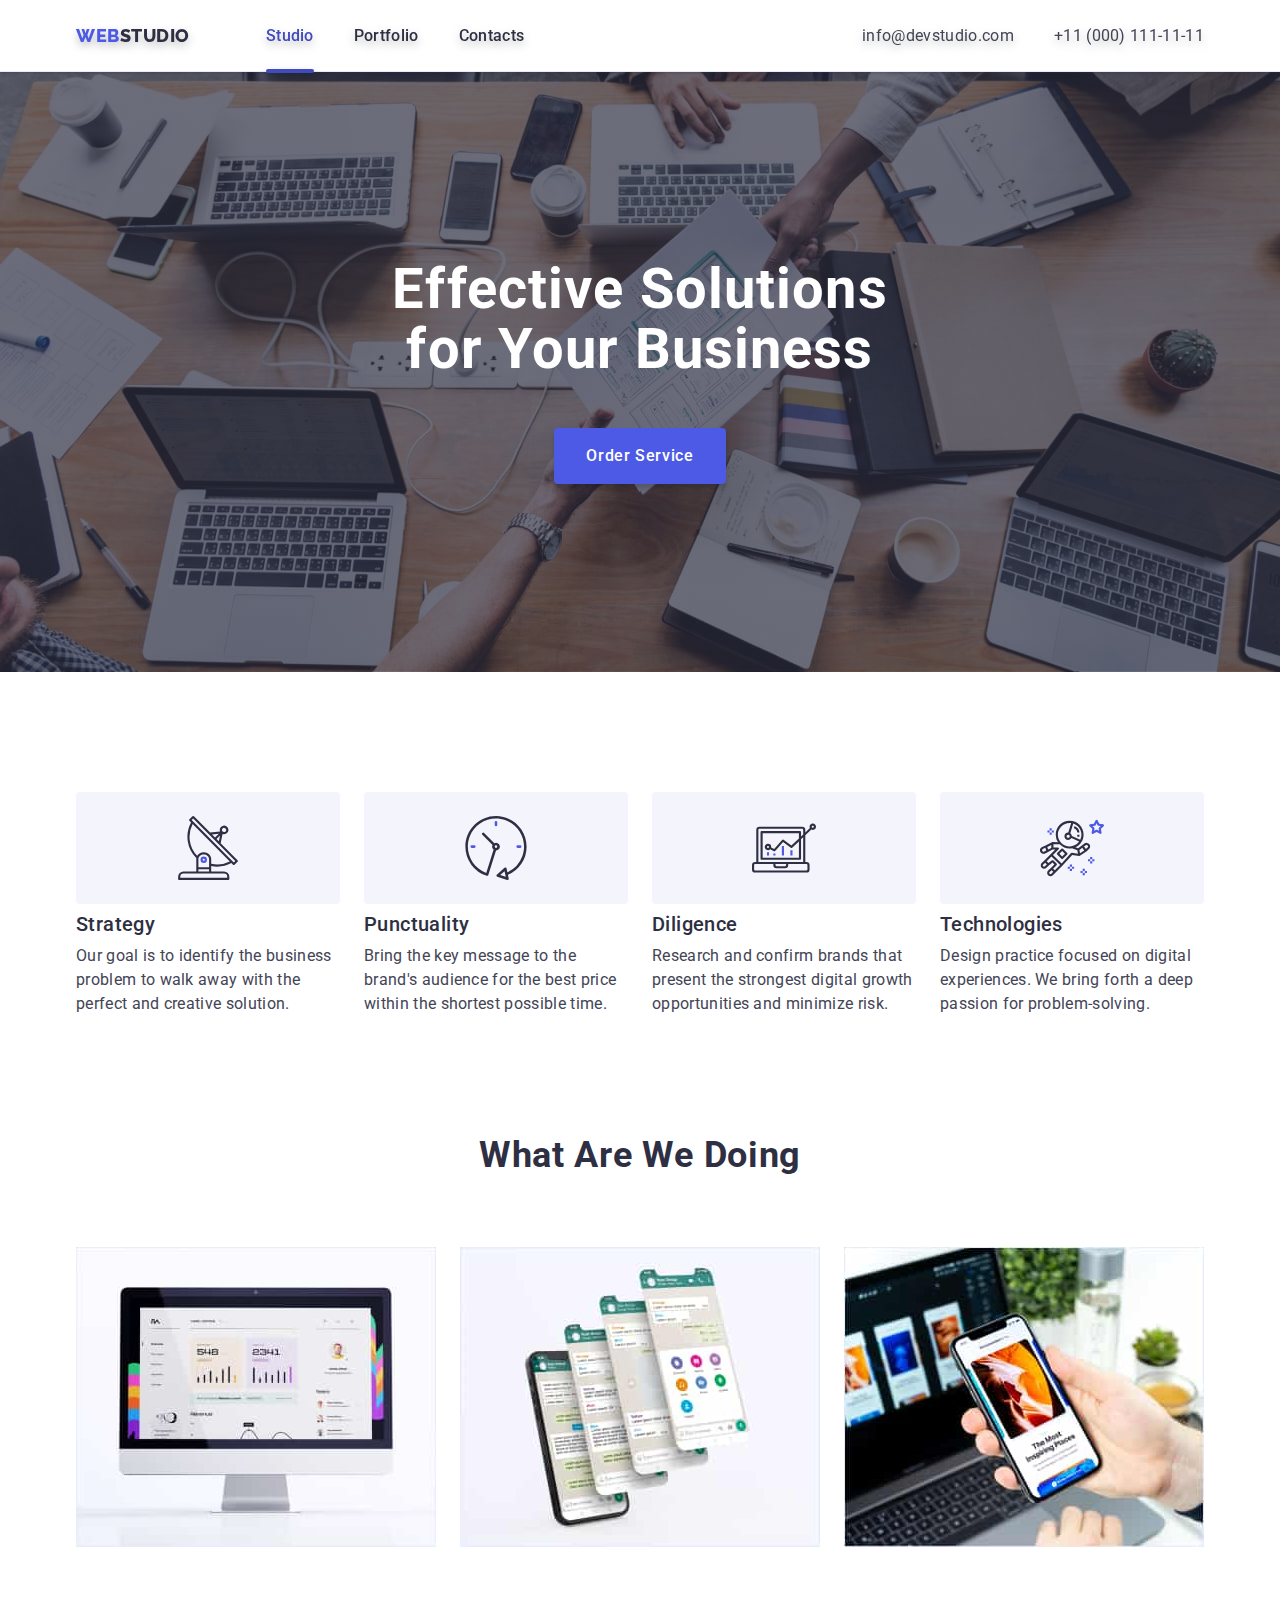
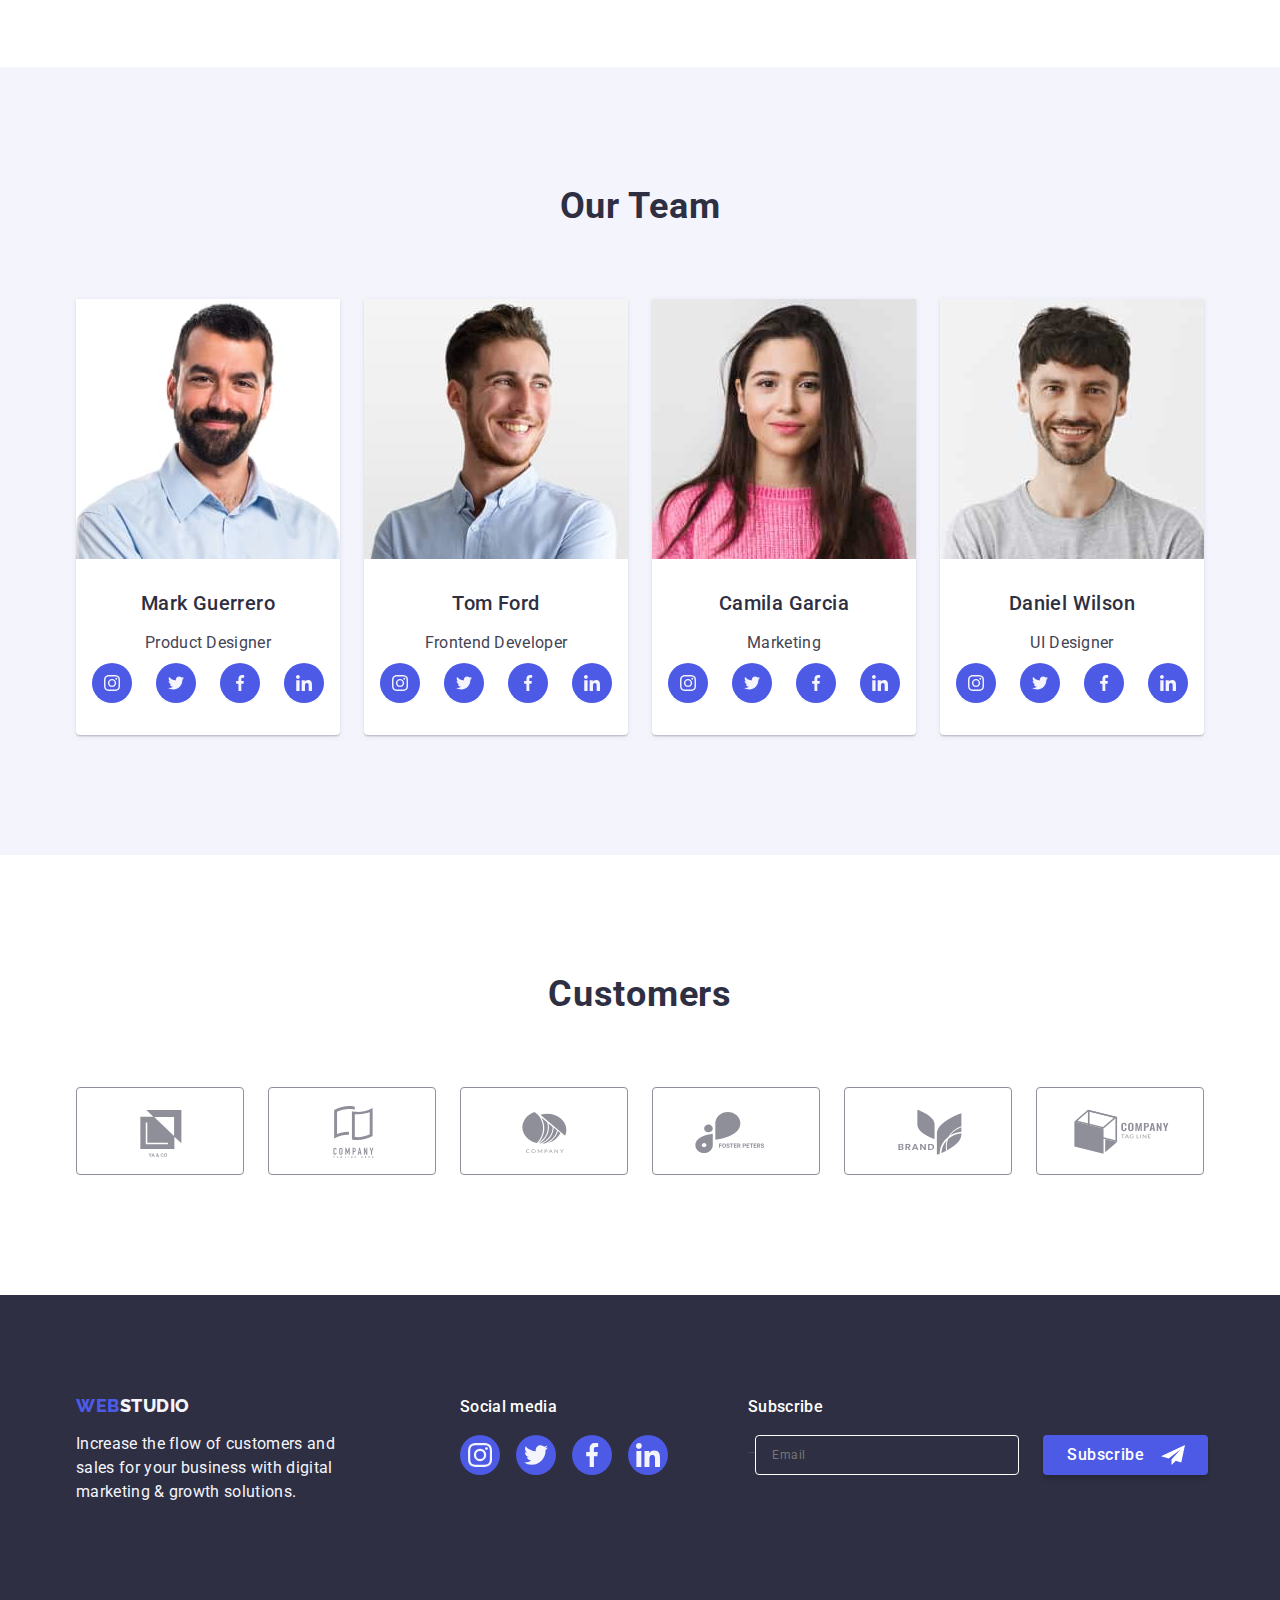
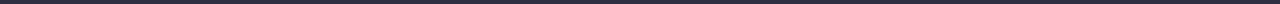
==== commit e2a0cba8: "mistakes" ====
--- a/index.html
+++ b/index.html
@@ -567,15 +567,16 @@
         <div class="footer-form">
           <p class="footer-input-title">Subscribe</p>
           <form class="form-foot-input" name="footer_form">
-            <label class="footer-input" for="footer_input"></label>
+            <label class="footer-input" for="footer_input">_</label>
             <input
               class="footer-field"
               type="text"
               name="footer_input"
+              id="footer_input"
               placeholder="Email"
             />
             <button class="button-footer-input" type="submit">
-              <span>Subscribe</span>
+              Subscribe
               <svg class="footer-btn-icon" width="24" height="24">
                 <use href="./images/icons.svg#fottersvg"></use>
               </svg>
@@ -641,10 +642,15 @@
           ></textarea>
           <label class="form-agreement" for="modal_agreement">
             <input
-              class="form-check-input"
+              class="form-check-input visually-hidden"
               type="checkbox"
               name="modal_agreement"
+              id="modal_agreement"
             />
+            <svg class="form-custom-check" width="16" height="16">
+              <use class="unchecked" href="./images/icons.svg#unchecked"></use>
+              <use class="checked" href="./images/icons.svg#checked"></use>
+            </svg>
             <span class="form-agreement-text"
               >I accept the terms and conditions of the
               <a class="modal-link" href="">Privacy Policy</a></span
--- a/css/styles.css
+++ b/css/styles.css
@@ -128,7 +128,7 @@
   font-size: 16px;
   line-height: 1.5;
   letter-spacing: 0.02em;
-  color: var(--color-ocean);
+  color: var(--color-navy-blue);
   text-decoration: none;
   transition-property: color;
   transition: color var(--animation-cubic);
@@ -144,6 +144,9 @@
 }
 .nav-link.active::after {
   background-color: var(--color-ocean);
+}
+.active {
+  color: var(--color-ocean);
 }
 .nav-mail {
   display: block;
@@ -555,12 +558,10 @@
 }
 .button-footer-input:hover,
 .button-footer-input:focus {
-  background-color: var(--color-ocean);
+  background-color: var(--color-green);
 }
 .footer-btn-icon {
   fill: var(--color-white);
-}
-.text-btn-footer {
 }
 /* ======================
 PORTFOLIO
@@ -767,6 +768,7 @@
   line-height: 1.17;
   letter-spacing: 0.04em;
   color: var(--color-light-slate);
+  padding-bottom: 4px;
 }
 .form-wrapper {
   position: relative;
@@ -778,6 +780,7 @@
   padding-left: 38px;
   border-radius: 4px;
   border: 1px solid rgba(46, 47, 66, 0.4);
+  color: var(--color-light-slate);
 }
 .form-field:focus {
   outline: 1px solid var(--color-iris);
@@ -807,7 +810,7 @@
   font-size: 12px;
   line-height: 1.17;
   letter-spacing: 0.04em;
-  color: var(--color-navy-blue-modal);
+  color: var(--color-light-slate);
 }
 .form-comment:focus {
   outline: 1px solid var(--color-iris);
@@ -827,3 +830,17 @@
 .modal-link {
   color: var(--color-iris);
 }
+/* svg check */
+.unchecked {
+  transition: var(--animation-cubic);
+}
+.checked {
+  opacity: 0;
+  transition: var(--animation-cubic);
+}
+.form-check-input:checked + .form-custom-check > .unchecked {
+  opacity: 0;
+}
+.form-check-input:checked + .form-custom-check > .checked {
+  opacity: 1;
+}
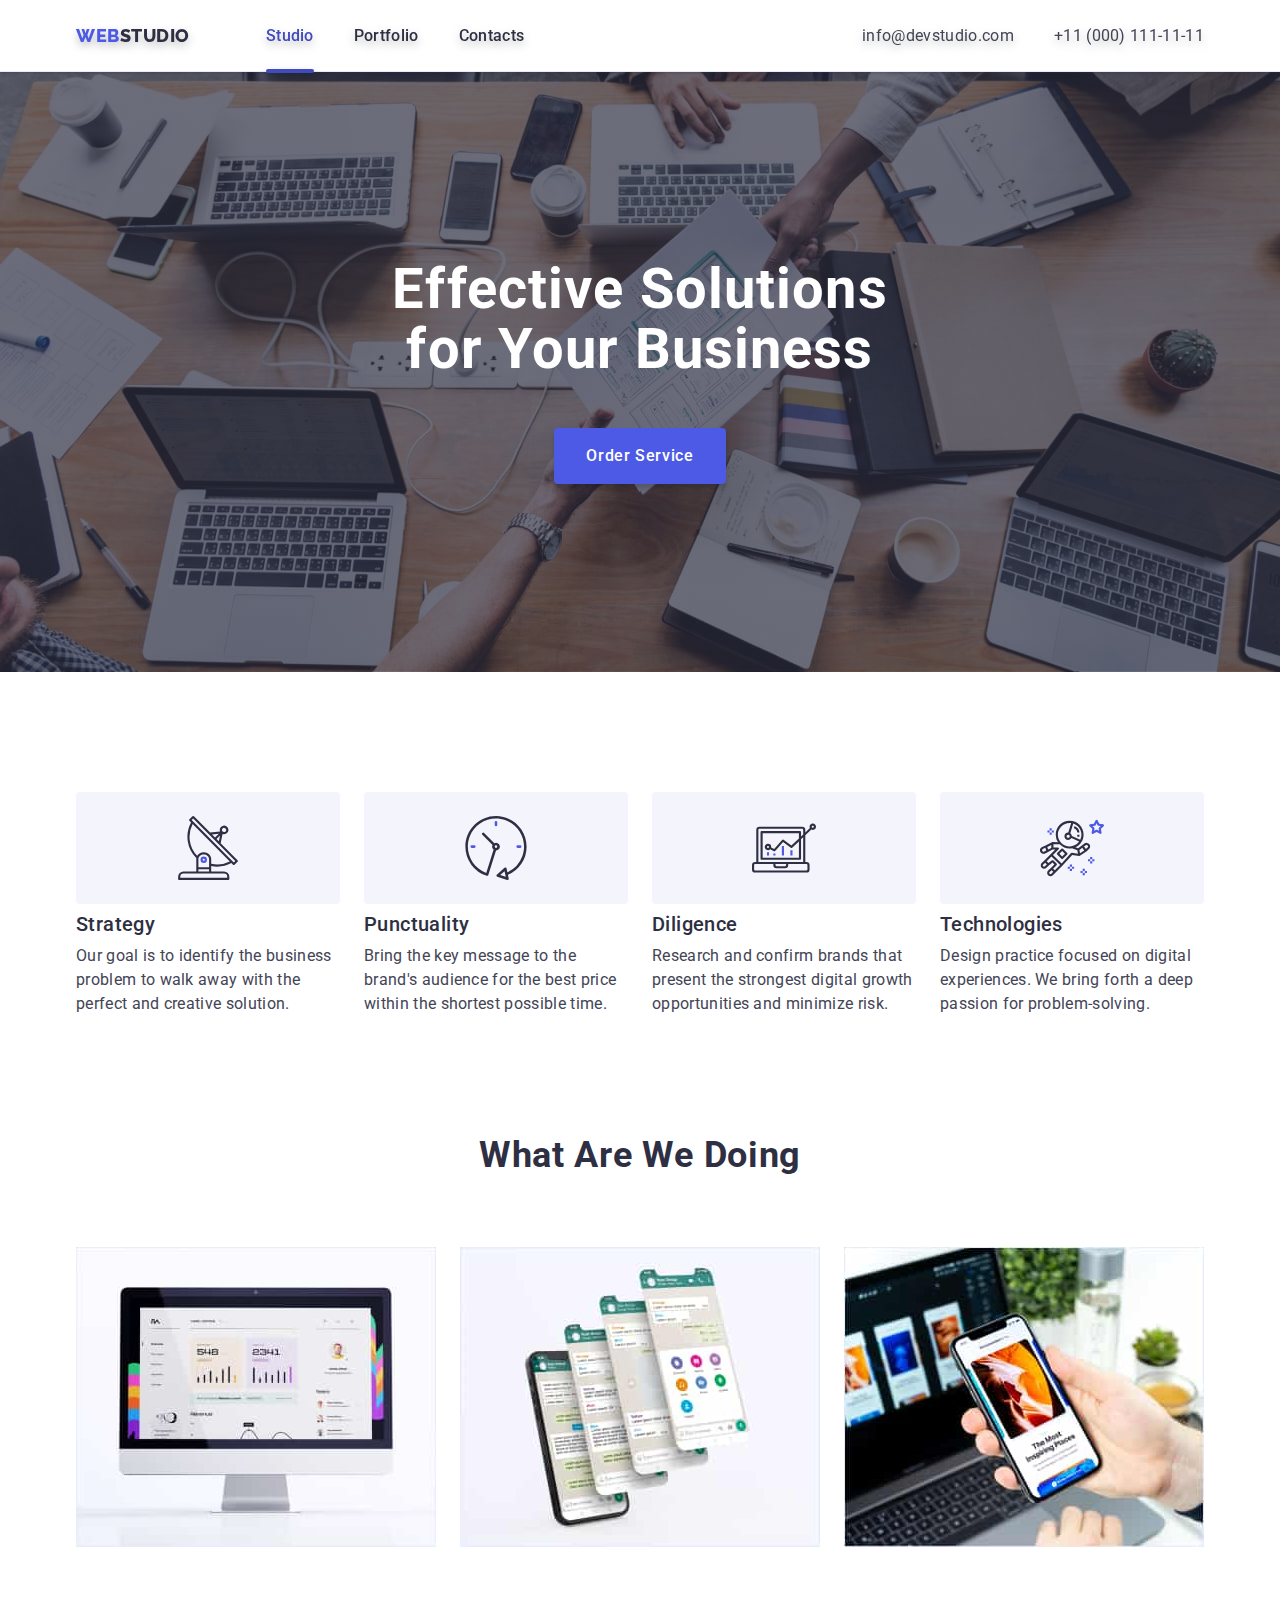
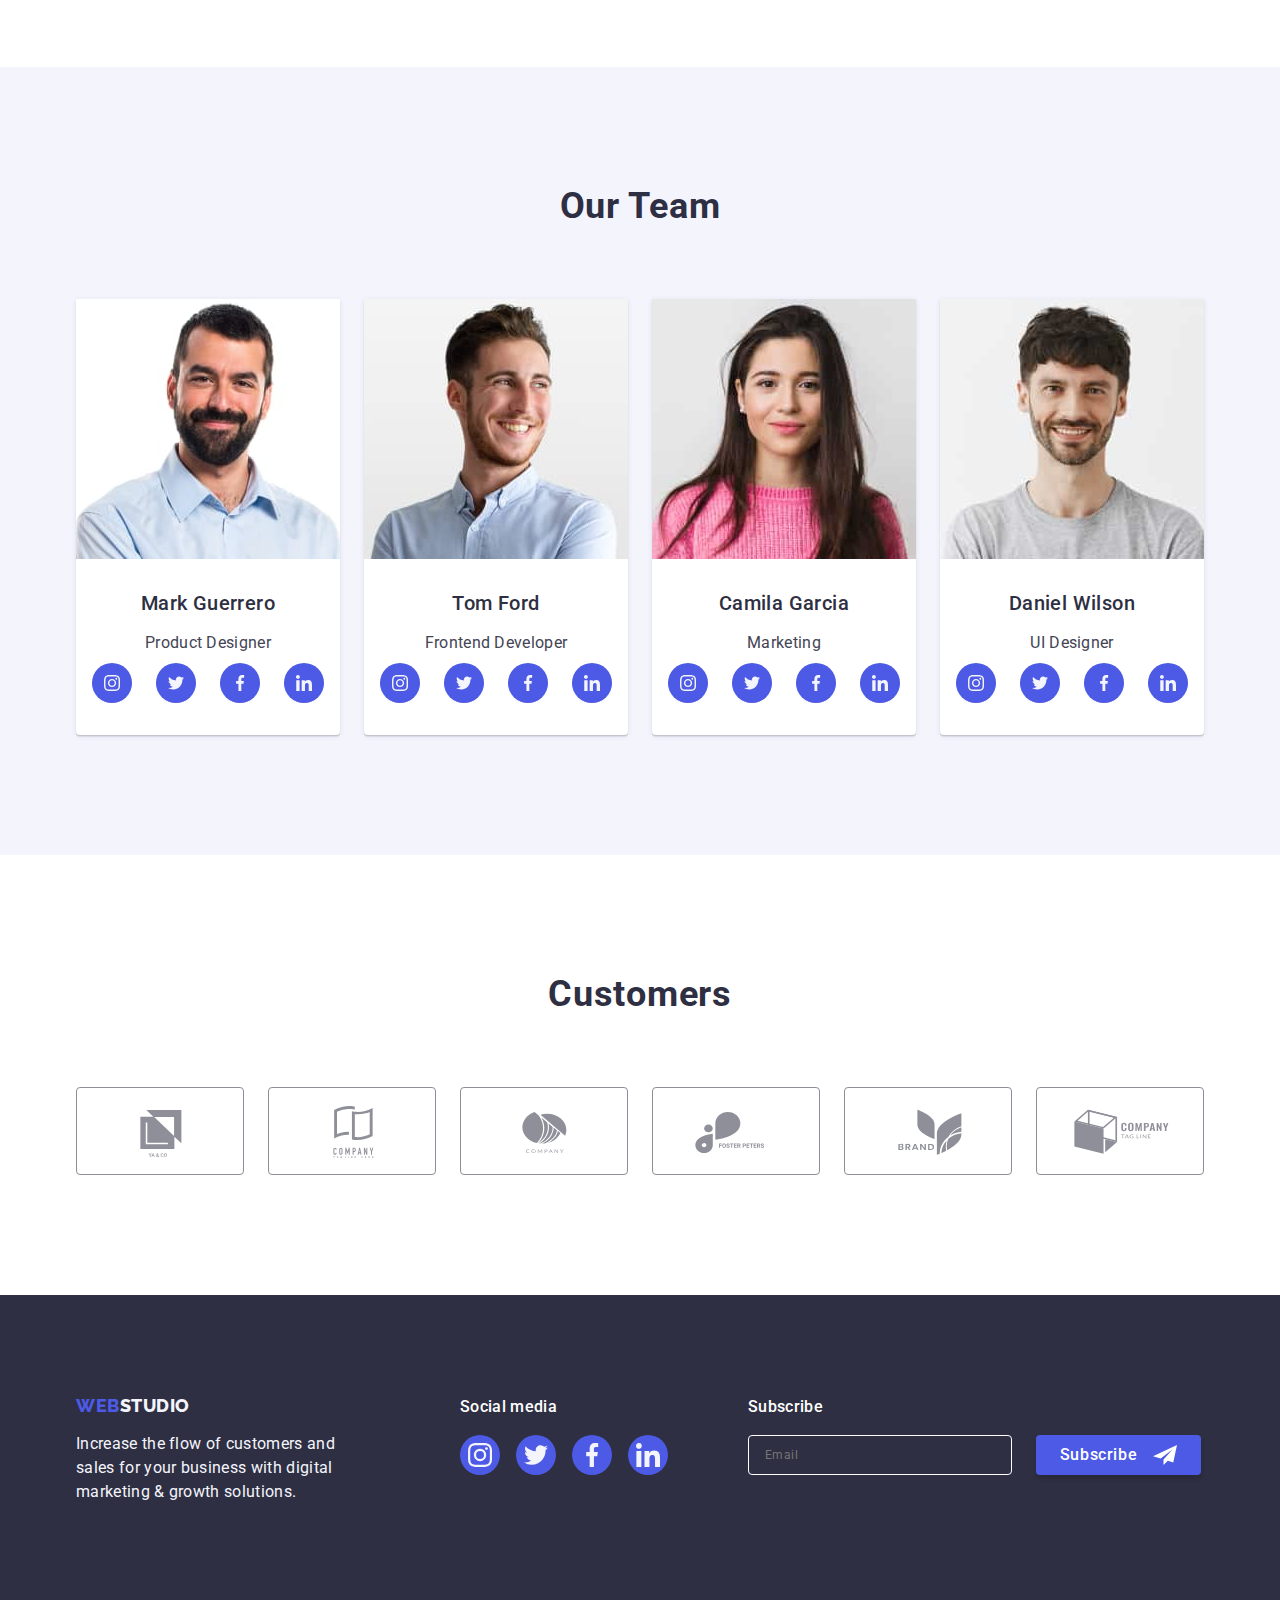
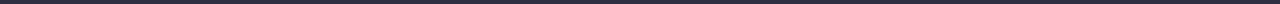
==== commit bf859c70: "finished" ====
--- a/index.html
+++ b/index.html
@@ -567,7 +567,6 @@
         <div class="footer-form">
           <p class="footer-input-title">Subscribe</p>
           <form class="form-foot-input" name="footer_form">
-            <label class="footer-input" for="footer_input">_</label>
             <input
               class="footer-field"
               type="text"
--- a/css/styles.css
+++ b/css/styles.css
@@ -764,11 +764,12 @@
   color: var(--color-navy-blue);
 }
 .form-label {
+  display: block;
   font-size: 12px;
   line-height: 1.17;
   letter-spacing: 0.04em;
   color: var(--color-light-slate);
-  padding-bottom: 4px;
+  margin-bottom: 4px;
 }
 .form-wrapper {
   position: relative;
